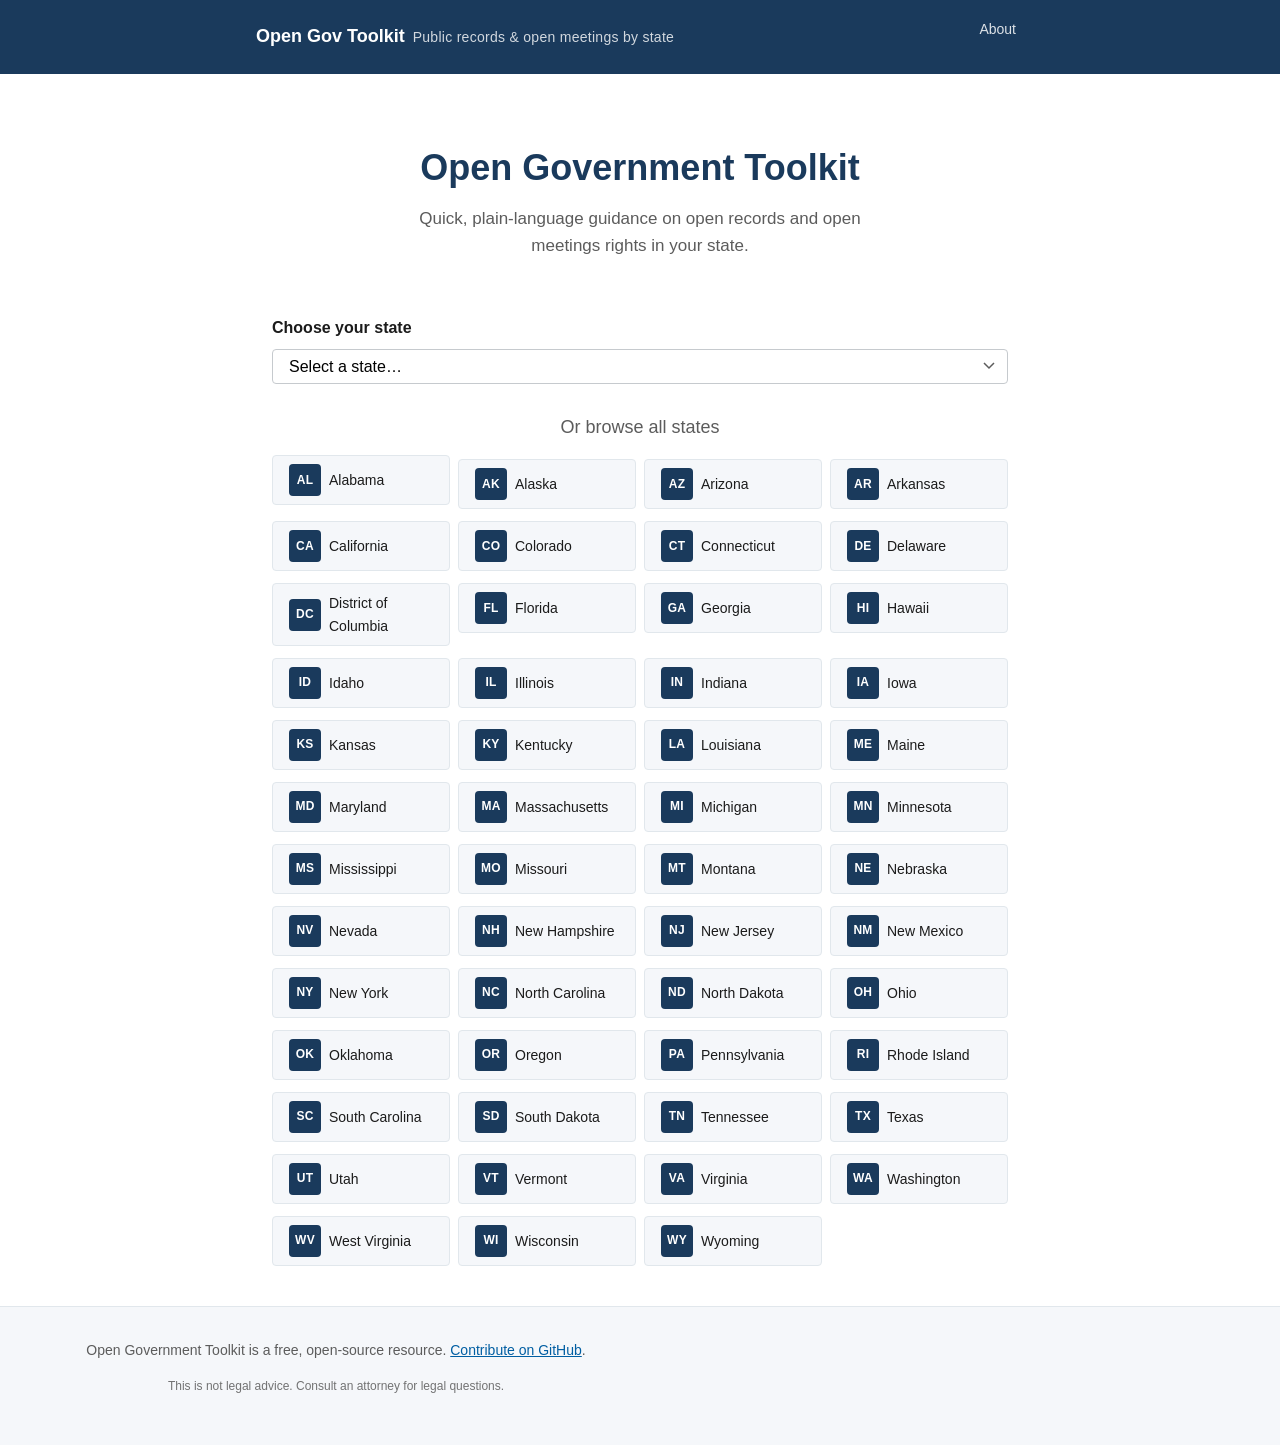
==== index.html @ 37f5e9ca "Add files via upload" ====
<!DOCTYPE html>
<html lang="en">
<head>
  <meta charset="utf-8">
  <meta name="viewport" content="width=device-width, initial-scale=1">
  <title>Open Government Toolkit</title>
  <meta name="description" content="Quick, plain-language guidance on open records and open meetings rights by state.">
  <link rel="stylesheet" href="style.css">
</head>
<body>
  <a href="#main" class="skip-link">Skip to main content</a>

  <header class="site-header">
    <nav aria-label="Main navigation">
      <a href="#/" class="site-title">
        <span class="site-title__name">Open Gov Toolkit</span>
        <span class="site-title__tagline">Public records &amp; open meetings by state</span>
      </a>
      <ul class="nav-links">
        <li><a href="#/about" data-nav="about">About</a></li>
      </ul>
    </nav>
  </header>

  <main id="main"></main>

  <footer class="site-footer">
    <p>Open Government Toolkit is a free, open-source resource. <a href="https://github.com/morisy/opengovtoolkit">Contribute on GitHub</a>.</p>
    <p class="disclaimer">This is not legal advice. Consult an attorney for legal questions.</p>
  </footer>

  <script src="lib/js-yaml.min.js"></script>
  <script src="lib/marked.min.js"></script>
  <script src="lib/minisearch.min.js"></script>
  <script src="js/router.js"></script>
  <script src="js/frontmatter.js"></script>
  <script src="js/copy.js"></script>
  <script src="js/accordion.js"></script>
  <script src="js/geo.js"></script>
  <script src="js/state-page.js"></script>
  <script src="js/home.js"></script>
  <script src="js/search.js"></script>
  <script src="js/app.js"></script>
</body>
</html>
---- style.css ----
/* ===== Custom Properties ===== */
:root {
  /* Colors — civic / authoritative palette */
  --color-primary: #1a3a5c;
  --color-primary-dark: #0f2540;
  --color-accent: #005ea2;
  --color-accent-light: #d4e5f7;
  --color-focus: #f5a623;
  --color-surface: #f5f7fa;
  --color-bg: #ffffff;
  --color-text: #1b1b1b;
  --color-text-muted: #5c5c5c;
  --color-border: #c6cace;
  --color-border-light: #e1e7ec;
  --color-success: #2e7d32;
  --color-header-bg: #1a3a5c;
  --color-error-bg: #fdecea;
  --color-error-border: #f5c6cb;
  --color-error-text: #721c24;

  /* Typography */
  --font-stack: -apple-system, BlinkMacSystemFont, "Segoe UI", Roboto, Helvetica, Arial, sans-serif;
  --font-mono: "SFMono-Regular", Consolas, "Liberation Mono", Menlo, monospace;
  --text-xs: 0.75rem;
  --text-sm: 0.875rem;
  --text-base: 1rem;
  --text-md: 1.0625rem;
  --text-lg: 1.125rem;
  --text-xl: 1.375rem;
  --text-2xl: 1.75rem;
  --text-hero: 2.25rem;

  /* Spacing */
  --spacing-xs: 0.25rem;
  --spacing-sm: 0.5rem;
  --spacing-md: 1rem;
  --spacing-lg: 1.5rem;
  --spacing-xl: 2rem;
  --spacing-2xl: 3rem;

  /* Layout */
  --max-width: 48rem;
  --prose-width: 40rem;
  --radius: 4px;
  --radius-lg: 6px;
}

/* ===== Reset ===== */
*, *::before, *::after {
  box-sizing: border-box;
  margin: 0;
  padding: 0;
}

/* ===== Base ===== */
html {
  font-size: 100%;
  -webkit-text-size-adjust: 100%;
}

body {
  font-family: var(--font-stack);
  color: var(--color-text);
  background: var(--color-bg);
  line-height: 1.6;
  min-height: 100vh;
  display: flex;
  flex-direction: column;
}

/* ===== Skip Link ===== */
.skip-link {
  position: absolute;
  top: -100%;
  left: var(--spacing-md);
  background: var(--color-accent);
  color: #fff;
  padding: var(--spacing-sm) var(--spacing-md);
  border-radius: var(--radius);
  z-index: 100;
  text-decoration: none;
  font-weight: 600;
}

.skip-link:focus {
  top: var(--spacing-sm);
}

/* ===== Focus Styles ===== */
:focus-visible {
  outline: 3px solid var(--color-focus);
  outline-offset: 2px;
}

/* ===== Header — Navy bar ===== */
.site-header {
  background: var(--color-header-bg);
  padding: var(--spacing-md) var(--spacing-md);
}

.site-header nav {
  max-width: var(--max-width);
  margin: 0 auto;
  display: flex;
  align-items: center;
  justify-content: space-between;
  flex-wrap: wrap;
  gap: var(--spacing-sm);
}

.site-title {
  font-weight: 700;
  font-size: var(--text-lg);
  color: #fff;
  text-decoration: none;
  display: flex;
  flex-direction: column;
  line-height: 1.2;
}

.site-title:hover {
  color: #fff;
}

.site-title__tagline {
  font-size: var(--text-xs);
  font-weight: 400;
  opacity: 0.8;
  letter-spacing: 0.02em;
}

.nav-links {
  list-style: none;
  display: flex;
  gap: var(--spacing-md);
}

.nav-links a {
  color: rgba(255, 255, 255, 0.85);
  text-decoration: none;
  font-size: var(--text-sm);
  padding: var(--spacing-xs) var(--spacing-sm);
  transition: color 0.15s;
}

.nav-links a:hover {
  color: #fff;
}

.nav-links a[aria-current="page"] {
  color: #fff;
  font-weight: 600;
}

/* ===== Main ===== */
main {
  flex: 1;
  max-width: var(--max-width);
  margin: 0 auto;
  padding: var(--spacing-lg) var(--spacing-md);
  width: 100%;
}

/* ===== Footer ===== */
.site-footer {
  background: var(--color-surface);
  border-top: 1px solid var(--color-border-light);
  padding: var(--spacing-xl) var(--spacing-md);
  text-align: center;
  font-size: var(--text-sm);
  color: var(--color-text-muted);
}

.site-footer p + p {
  margin-top: var(--spacing-xs);
}

.site-footer a {
  color: var(--color-accent);
}

.site-footer .disclaimer {
  font-size: var(--text-xs);
  margin-top: var(--spacing-sm);
  opacity: 0.85;
}

/* ===== Typography ===== */
h1 {
  font-size: var(--text-2xl);
  line-height: 1.2;
  margin-bottom: var(--spacing-md);
  color: var(--color-primary);
}

h2 {
  font-size: var(--text-xl);
  line-height: 1.3;
  margin-top: var(--spacing-lg);
  margin-bottom: var(--spacing-sm);
  color: var(--color-primary);
}

h3 {
  font-size: var(--text-lg);
  margin-top: var(--spacing-md);
  margin-bottom: var(--spacing-sm);
}

p {
  margin-bottom: var(--spacing-md);
  max-width: var(--prose-width);
}

a {
  color: var(--color-accent);
}

a:hover {
  color: var(--color-primary);
}

ul, ol {
  margin-bottom: var(--spacing-md);
  padding-left: var(--spacing-lg);
}

li + li {
  margin-top: var(--spacing-xs);
}

code {
  font-family: var(--font-mono);
  background: var(--color-surface);
  padding: 0.125em 0.25em;
  border-radius: var(--radius);
  font-size: 0.9em;
}

blockquote {
  border-left: 3px solid var(--color-accent);
  padding-left: var(--spacing-md);
  margin-bottom: var(--spacing-md);
  color: var(--color-text-muted);
}

/* ===== Page Intro ===== */
.page-intro {
  font-size: var(--text-md);
  color: var(--color-text-muted);
  max-width: var(--prose-width);
  margin-bottom: var(--spacing-xl);
  line-height: 1.7;
}

/* ===== Geo-detected State ===== */
.geo-detected {
  margin-bottom: var(--spacing-lg);
}

.geo-detected__label {
  font-size: var(--text-sm);
  color: var(--color-text-muted);
  background: var(--color-accent-light);
  padding: var(--spacing-sm) var(--spacing-md);
  border-radius: var(--radius);
  display: flex;
  align-items: center;
  justify-content: space-between;
  flex-wrap: wrap;
  gap: var(--spacing-sm);
  margin: 0;
}

.geo-detected__label strong {
  color: var(--color-text);
}

.geo-detected__change {
  font-weight: 500;
  white-space: nowrap;
}

.geo-state-title {
  margin-top: var(--spacing-md);
}

#geo-state-content {
  margin-bottom: var(--spacing-xl);
}

/* ===== Home Page ===== */
.home-hero {
  text-align: center;
  padding: var(--spacing-2xl) 0 var(--spacing-xl);
}

.home-hero h1 {
  font-size: var(--text-2xl);
  color: var(--color-primary);
}

.home-hero p {
  font-size: var(--text-md);
  color: var(--color-text-muted);
  max-width: 32rem;
  margin: 0 auto;
}

.state-select-group {
  margin: var(--spacing-lg) 0;
}

.state-select-group label {
  display: block;
  font-weight: 600;
  margin-bottom: var(--spacing-sm);
}

.state-select-row {
  display: flex;
  gap: var(--spacing-sm);
  align-items: stretch;
}

.state-select-row select {
  flex: 1;
}

.state-select-group select {
  width: 100%;
  padding: var(--spacing-sm) var(--spacing-md);
  font-size: var(--text-base);
  font-family: var(--font-stack);
  border: 1px solid var(--color-border);
  border-radius: var(--radius);
  background: var(--color-bg);
  appearance: none;
  background-image: url("data:image/svg+xml,%3Csvg xmlns='http://www.w3.org/2000/svg' width='12' height='8'%3E%3Cpath d='M1 1l5 5 5-5' stroke='%235c5c5c' stroke-width='1.5' fill='none'/%3E%3C/svg%3E");
  background-repeat: no-repeat;
  background-position: right 0.75rem center;
}

.geo-btn {
  display: inline-flex;
  align-items: center;
  gap: var(--spacing-sm);
  padding: var(--spacing-sm) var(--spacing-md);
  background: var(--color-accent);
  border: 1px solid var(--color-accent);
  border-radius: var(--radius);
  font-size: var(--text-sm);
  font-family: var(--font-stack);
  color: #fff;
  cursor: pointer;
  white-space: nowrap;
  font-weight: 600;
  transition: background 0.15s;
}

.geo-btn:hover {
  background: var(--color-primary);
  border-color: var(--color-primary);
}

.geo-message {
  margin-top: var(--spacing-sm);
  font-size: var(--text-sm);
}

/* ===== State Card Grid ===== */
.home-grid-section {
  margin-top: var(--spacing-xl);
}

.home-grid-section h2 {
  margin-top: 0;
  margin-bottom: var(--spacing-md);
  font-size: var(--text-lg);
  text-align: center;
  color: var(--color-text-muted);
  font-weight: 400;
}

.state-grid {
  list-style: none;
  padding: 0;
  display: grid;
  grid-template-columns: repeat(2, 1fr);
  gap: var(--spacing-sm);
}

.state-card {
  display: flex;
  align-items: center;
  gap: var(--spacing-sm);
  padding: var(--spacing-sm) var(--spacing-md);
  background: var(--color-surface);
  border: 1px solid var(--color-border-light);
  border-radius: var(--radius);
  text-decoration: none;
  color: var(--color-text);
  font-size: var(--text-sm);
  transition: border-color 0.15s, box-shadow 0.15s;
}

.state-card:hover {
  border-color: var(--color-accent);
  box-shadow: 0 1px 4px rgba(0, 0, 0, 0.08);
  color: var(--color-text);
}

.state-card__abbr {
  display: inline-flex;
  align-items: center;
  justify-content: center;
  width: 2rem;
  height: 2rem;
  background: var(--color-primary);
  color: #fff;
  font-weight: 700;
  font-size: var(--text-xs);
  border-radius: var(--radius);
  flex-shrink: 0;
  letter-spacing: 0.02em;
}

.state-card__name {
  font-weight: 500;
}

/* ===== Breadcrumb ===== */
.breadcrumb {
  font-size: var(--text-sm);
  margin-bottom: var(--spacing-md);
  color: var(--color-text-muted);
}

.breadcrumb ol {
  list-style: none;
  padding: 0;
  margin: 0;
  display: flex;
  flex-wrap: wrap;
  gap: var(--spacing-xs);
}

.breadcrumb li + li::before {
  content: "›";
  margin-right: var(--spacing-xs);
  color: var(--color-border);
}

.breadcrumb a {
  color: var(--color-accent);
  text-decoration: none;
}

.breadcrumb a:hover {
  text-decoration: underline;
}

/* ===== State Meta Badges ===== */
.state-meta {
  background: var(--color-surface);
  border: 1px solid var(--color-border-light);
  border-radius: var(--radius-lg);
  padding: var(--spacing-lg);
  margin-bottom: var(--spacing-lg);
}

.state-meta__badges {
  display: grid;
  grid-template-columns: 1fr;
  gap: var(--spacing-sm);
  margin-bottom: var(--spacing-md);
}

.state-meta__badge {
  background: var(--color-bg);
  border: 1px solid var(--color-border-light);
  border-radius: var(--radius);
  padding: var(--spacing-sm) var(--spacing-md);
}

.state-meta__badge-label {
  font-size: var(--text-xs);
  font-weight: 600;
  color: var(--color-text-muted);
  text-transform: uppercase;
  letter-spacing: 0.04em;
  display: block;
  margin-bottom: 2px;
}

.state-meta__badge-value {
  font-size: var(--text-sm);
  color: var(--color-text);
  font-weight: 500;
}

.state-meta__laws {
  display: grid;
  grid-template-columns: 1fr;
  gap: var(--spacing-sm);
  padding: 0;
  margin: 0 0 var(--spacing-md);
}

.state-meta__law-item {
  display: flex;
  flex-direction: column;
}

.state-meta__law-item dt {
  font-weight: 600;
  font-size: var(--text-xs);
  color: var(--color-text-muted);
  text-transform: uppercase;
  letter-spacing: 0.04em;
}

.state-meta__law-item dd {
  margin: 0;
  font-size: var(--text-sm);
}

.state-meta__law-item .citation {
  font-family: var(--font-mono);
  font-size: var(--text-xs);
  color: var(--color-text-muted);
}

.state-meta__updated {
  font-size: var(--text-xs);
  color: var(--color-text-muted);
  margin: 0;
  padding-top: var(--spacing-sm);
  border-top: 1px solid var(--color-border-light);
}

/* ===== Accordion (details/summary) ===== */
.section-accordion {
  border: 1px solid var(--color-border-light);
  border-radius: var(--radius-lg);
  margin-bottom: var(--spacing-md);
  overflow: hidden;
}

.section-accordion summary {
  padding: var(--spacing-md);
  font-weight: 600;
  font-size: var(--text-lg);
  cursor: pointer;
  list-style: none;
  display: flex;
  align-items: center;
  justify-content: space-between;
  transition: background 0.15s;
}

.section-accordion summary:hover {
  background: var(--color-surface);
}

.section-accordion summary::-webkit-details-marker {
  display: none;
}

.section-accordion summary::after {
  content: "";
  width: 0.5em;
  height: 0.5em;
  border-right: 2px solid var(--color-text-muted);
  border-bottom: 2px solid var(--color-text-muted);
  transform: rotate(-45deg);
  transition: transform 0.2s ease;
  flex-shrink: 0;
  margin-left: var(--spacing-sm);
}

.section-accordion[open] summary::after {
  transform: rotate(45deg);
}

.section-accordion[open] .section-body {
  animation: accordion-open 0.25s ease;
}

@keyframes accordion-open {
  from {
    opacity: 0;
    transform: translateY(-4px);
  }
  to {
    opacity: 1;
    transform: translateY(0);
  }
}

.section-accordion .section-body {
  padding: 0 var(--spacing-md) var(--spacing-md);
}

/* Featured section (Right Now) */
.section-accordion--featured {
  border-color: var(--color-accent);
  border-left: 4px solid var(--color-accent);
}

.section-accordion--featured summary {
  color: var(--color-primary);
}

/* ===== Copy Button ===== */
.copy-btn {
  display: inline-flex;
  align-items: center;
  gap: var(--spacing-xs);
  padding: var(--spacing-xs) var(--spacing-sm);
  font-size: var(--text-xs);
  font-family: var(--font-stack);
  background: var(--color-bg);
  border: 1px solid var(--color-border);
  border-radius: var(--radius);
  cursor: pointer;
  color: var(--color-accent);
  font-weight: 500;
  transition: background 0.15s, color 0.15s, border-color 0.15s;
}

.copy-btn:hover {
  background: var(--color-surface);
}

.copy-btn[data-copied="true"] {
  color: var(--color-success);
  border-color: var(--color-success);
  animation: copy-success 0.3s ease;
}

@keyframes copy-success {
  0% { transform: scale(1); }
  50% { transform: scale(1.08); }
  100% { transform: scale(1); }
}

/* ===== Search ===== */
.search-input-wrap {
  position: relative;
}

.search-input-wrap .search-icon {
  position: absolute;
  left: var(--spacing-md);
  top: 50%;
  transform: translateY(-50%);
  color: var(--color-text-muted);
  pointer-events: none;
}

.search-input {
  width: 100%;
  padding: var(--spacing-sm) var(--spacing-md) var(--spacing-sm) 2.5rem;
  font-size: var(--text-base);
  font-family: var(--font-stack);
  border: 2px solid var(--color-border);
  border-radius: var(--radius-lg);
  transition: border-color 0.15s;
}

.search-input:focus {
  border-color: var(--color-accent);
}

.search-empty-state {
  text-align: center;
  padding: var(--spacing-2xl) var(--spacing-md);
  color: var(--color-text-muted);
}

.search-empty-state svg {
  margin-bottom: var(--spacing-md);
  opacity: 0.4;
}

.search-empty-state p {
  margin: 0 auto;
  font-size: var(--text-sm);
}

#search-status {
  font-size: var(--text-sm);
  color: var(--color-text-muted);
  margin-top: var(--spacing-sm);
}

.search-results {
  list-style: none;
  padding: 0;
  margin-top: var(--spacing-md);
}

.search-results li {
  padding: 0;
  border-bottom: none;
  margin-bottom: var(--spacing-sm);
}

.search-result-card {
  display: flex;
  align-items: flex-start;
  gap: var(--spacing-md);
  padding: var(--spacing-md);
  background: var(--color-surface);
  border: 1px solid var(--color-border-light);
  border-radius: var(--radius-lg);
  text-decoration: none;
  color: var(--color-text);
  transition: border-color 0.15s, box-shadow 0.15s;
}

.search-result-card:hover {
  border-color: var(--color-accent);
  box-shadow: 0 2px 6px rgba(0, 0, 0, 0.06);
  color: var(--color-text);
}

.search-result-card__abbr {
  display: inline-flex;
  align-items: center;
  justify-content: center;
  width: 2.5rem;
  height: 2.5rem;
  background: var(--color-primary);
  color: #fff;
  font-weight: 700;
  font-size: var(--text-sm);
  border-radius: var(--radius);
  flex-shrink: 0;
}

.search-result-card__body {
  flex: 1;
  min-width: 0;
}

.search-result-card__name {
  font-weight: 600;
  font-size: var(--text-base);
  margin-bottom: var(--spacing-xs);
}

.search-result-card__tags {
  display: flex;
  flex-wrap: wrap;
  gap: var(--spacing-xs);
}

.law-tag {
  display: inline-block;
  font-size: var(--text-xs);
  background: var(--color-accent-light);
  color: var(--color-primary);
  padding: 2px var(--spacing-sm);
  border-radius: 999px;
  white-space: nowrap;
}

/* ===== About Page ===== */
.about-content h2 {
  margin-top: var(--spacing-xl);
}

.about-content h2:first-child {
  margin-top: 0;
}

/* ===== Utility ===== */
.sr-only {
  position: absolute;
  width: 1px;
  height: 1px;
  padding: 0;
  margin: -1px;
  overflow: hidden;
  clip: rect(0,0,0,0);
  border: 0;
}

.loading {
  text-align: center;
  padding: var(--spacing-xl);
  color: var(--color-text-muted);
}

.error-message {
  background: var(--color-error-bg);
  border: 1px solid var(--color-error-border);
  border-radius: var(--radius-lg);
  padding: var(--spacing-md);
  color: var(--color-error-text);
}

/* ===== Responsive: 480px ===== */
@media (min-width: 480px) {
  .state-grid {
    grid-template-columns: repeat(3, 1fr);
  }

  .state-meta__badges {
    grid-template-columns: repeat(3, 1fr);
  }

  .state-meta__laws {
    grid-template-columns: repeat(2, 1fr);
  }
}

/* ===== Responsive: 640px ===== */
@media (min-width: 640px) {
  h1 {
    font-size: var(--text-hero);
  }

  .home-hero h1 {
    font-size: var(--text-hero);
  }

  .state-grid {
    grid-template-columns: repeat(4, 1fr);
  }

  .site-title {
    flex-direction: row;
    gap: var(--spacing-sm);
    align-items: baseline;
  }

  .site-title__tagline {
    font-size: var(--text-sm);
  }
}
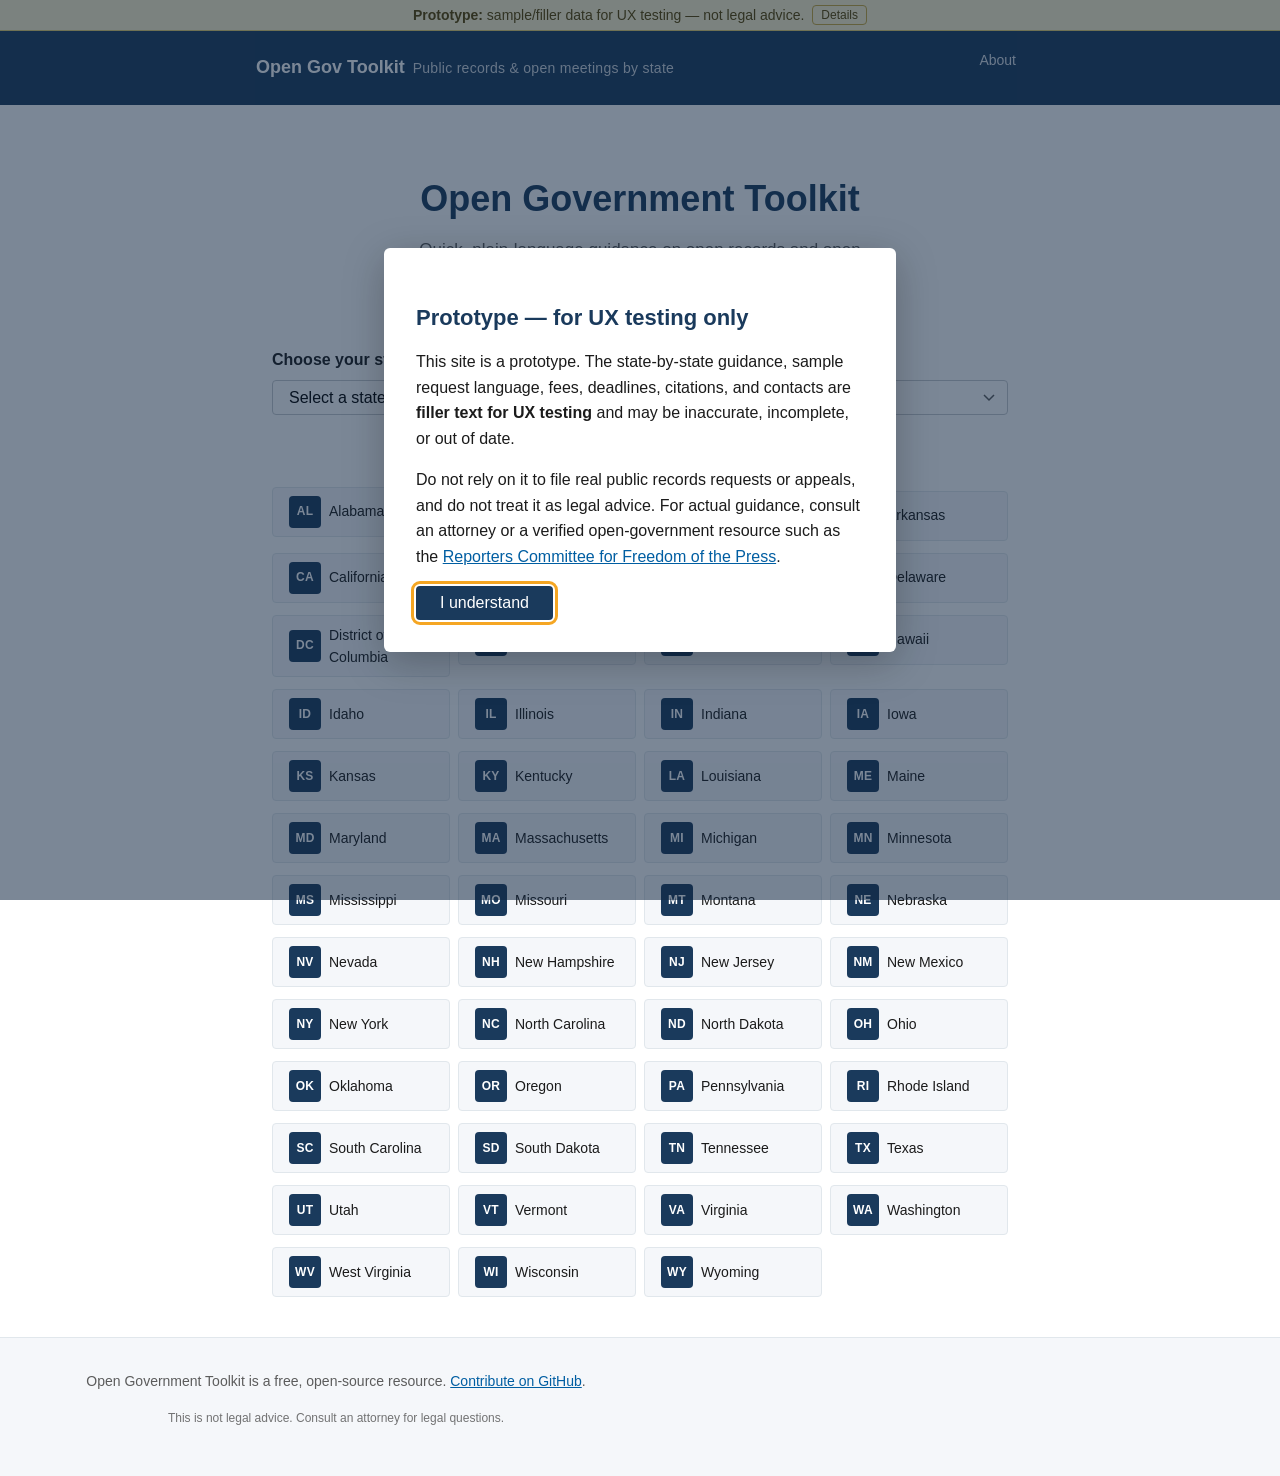
==== commit 44048a35: "Add prototype notice (top banner + first-visit modal) Persistent yellow banner on every page makes c" ====
--- a/index.html
+++ b/index.html
@@ -9,6 +9,21 @@
 </head>
 <body>
   <a href="#main" class="skip-link">Skip to main content</a>
+
+  <div class="prototype-banner" role="status">
+    <span><strong>Prototype:</strong> sample/filler data for UX testing — not legal advice.</span>
+    <button class="prototype-banner__more" type="button" aria-haspopup="dialog" aria-controls="prototype-modal">Details</button>
+  </div>
+
+  <div class="prototype-modal" id="prototype-modal" role="dialog" aria-modal="true" aria-labelledby="prototype-modal-title" hidden>
+    <div class="prototype-modal__backdrop" data-close></div>
+    <div class="prototype-modal__panel" role="document">
+      <h2 id="prototype-modal-title">Prototype — for UX testing only</h2>
+      <p>This site is a prototype. The state-by-state guidance, sample request language, fees, deadlines, citations, and contacts are <strong>filler text for UX testing</strong> and may be inaccurate, incomplete, or out of date.</p>
+      <p>Do not rely on it to file real public records requests or appeals, and do not treat it as legal advice. For actual guidance, consult an attorney or a verified open-government resource such as the <a href="https://www.rcfp.org/open-government-guide/" rel="noopener">Reporters Committee for Freedom of the Press</a>.</p>
+      <button class="prototype-modal__dismiss" type="button" data-close>I understand</button>
+    </div>
+  </div>
 
   <header class="site-header">
     <nav aria-label="Main navigation">
@@ -32,6 +47,7 @@
   <script src="lib/js-yaml.min.js"></script>
   <script src="lib/marked.min.js"></script>
   <script src="lib/minisearch.min.js"></script>
+  <script src="js/notice.js"></script>
   <script src="js/router.js"></script>
   <script src="js/frontmatter.js"></script>
   <script src="js/copy.js"></script>
--- a/style.css
+++ b/style.css
@@ -602,7 +602,7 @@
   padding: 0 var(--spacing-md) var(--spacing-md);
 }
 
-/* Featured section (Right Now) */
+/* Featured section (first section on each state page) */
 .section-accordion--featured {
   border-color: var(--color-accent);
   border-left: 4px solid var(--color-accent);
@@ -841,3 +841,95 @@
     font-size: var(--text-sm);
   }
 }
+
+/* ===== Prototype notice (banner + modal) ===== */
+.prototype-banner {
+  display: flex;
+  align-items: center;
+  justify-content: center;
+  flex-wrap: wrap;
+  gap: var(--spacing-sm);
+  background: #fff4cc;
+  color: #5a4400;
+  border-bottom: 1px solid #e5cf6e;
+  padding: var(--spacing-xs) var(--spacing-md);
+  font-size: var(--text-sm);
+  text-align: center;
+}
+
+.prototype-banner__more {
+  background: transparent;
+  border: 1px solid #c9a83a;
+  color: #5a4400;
+  border-radius: var(--radius);
+  padding: 2px var(--spacing-sm);
+  font-size: var(--text-xs);
+  font-family: var(--font-stack);
+  cursor: pointer;
+}
+
+.prototype-banner__more:hover,
+.prototype-banner__more:focus {
+  background: #f8e89a;
+}
+
+.prototype-modal[hidden] {
+  display: none;
+}
+
+.prototype-modal {
+  position: fixed;
+  inset: 0;
+  z-index: 200;
+  display: flex;
+  align-items: center;
+  justify-content: center;
+  padding: var(--spacing-md);
+}
+
+.prototype-modal__backdrop {
+  position: absolute;
+  inset: 0;
+  background: rgba(15, 37, 64, 0.55);
+}
+
+.prototype-modal__panel {
+  position: relative;
+  background: var(--color-bg);
+  color: var(--color-text);
+  max-width: 32rem;
+  width: 100%;
+  border-radius: var(--radius-lg);
+  padding: var(--spacing-xl);
+  box-shadow: 0 10px 40px rgba(0, 0, 0, 0.25);
+}
+
+.prototype-modal__panel h2 {
+  margin-bottom: var(--spacing-md);
+  color: var(--color-primary);
+}
+
+.prototype-modal__panel p {
+  margin-bottom: var(--spacing-md);
+}
+
+.prototype-modal__dismiss {
+  background: var(--color-accent);
+  color: #fff;
+  border: none;
+  border-radius: var(--radius);
+  padding: var(--spacing-sm) var(--spacing-lg);
+  font-family: var(--font-stack);
+  font-size: var(--text-base);
+  font-weight: 500;
+  cursor: pointer;
+}
+
+.prototype-modal__dismiss:hover,
+.prototype-modal__dismiss:focus {
+  background: var(--color-primary);
+}
+
+body.modal-open {
+  overflow: hidden;
+}
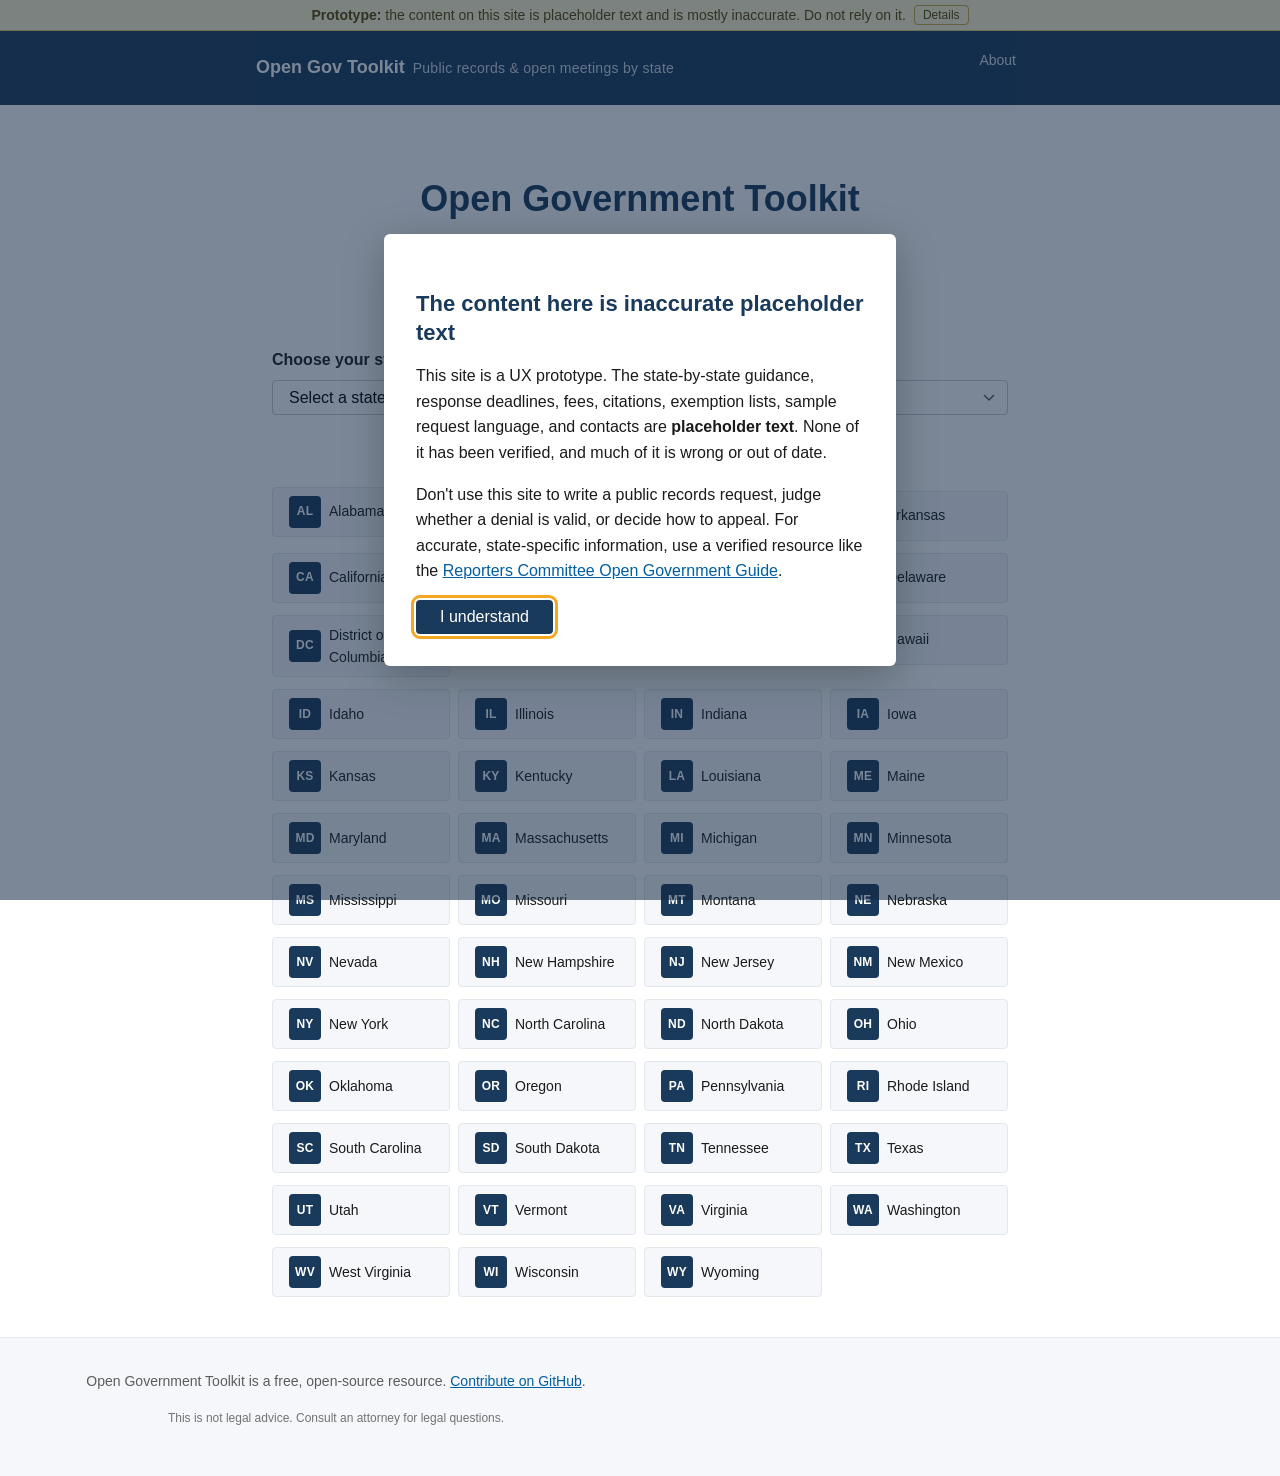
==== commit f64cc4f5: "Reframe prototype notice around data accuracy, not legal advice The previous copy emphasized "not le" ====
--- a/index.html
+++ b/index.html
@@ -11,16 +11,16 @@
   <a href="#main" class="skip-link">Skip to main content</a>
 
   <div class="prototype-banner" role="status">
-    <span><strong>Prototype:</strong> sample/filler data for UX testing — not legal advice.</span>
+    <span><strong>Prototype:</strong> the content on this site is placeholder text and is mostly inaccurate. Do not rely on it.</span>
     <button class="prototype-banner__more" type="button" aria-haspopup="dialog" aria-controls="prototype-modal">Details</button>
   </div>
 
   <div class="prototype-modal" id="prototype-modal" role="dialog" aria-modal="true" aria-labelledby="prototype-modal-title" hidden>
     <div class="prototype-modal__backdrop" data-close></div>
     <div class="prototype-modal__panel" role="document">
-      <h2 id="prototype-modal-title">Prototype — for UX testing only</h2>
-      <p>This site is a prototype. The state-by-state guidance, sample request language, fees, deadlines, citations, and contacts are <strong>filler text for UX testing</strong> and may be inaccurate, incomplete, or out of date.</p>
-      <p>Do not rely on it to file real public records requests or appeals, and do not treat it as legal advice. For actual guidance, consult an attorney or a verified open-government resource such as the <a href="https://www.rcfp.org/open-government-guide/" rel="noopener">Reporters Committee for Freedom of the Press</a>.</p>
+      <h2 id="prototype-modal-title">The content here is inaccurate placeholder text</h2>
+      <p>This site is a UX prototype. The state-by-state guidance, response deadlines, fees, citations, exemption lists, sample request language, and contacts are <strong>placeholder text</strong>. None of it has been verified, and much of it is wrong or out of date.</p>
+      <p>Don't use this site to write a public records request, judge whether a denial is valid, or decide how to appeal. For accurate, state-specific information, use a verified resource like the <a href="https://www.rcfp.org/open-government-guide/" rel="noopener">Reporters Committee Open Government Guide</a>.</p>
       <button class="prototype-modal__dismiss" type="button" data-close>I understand</button>
     </div>
   </div>
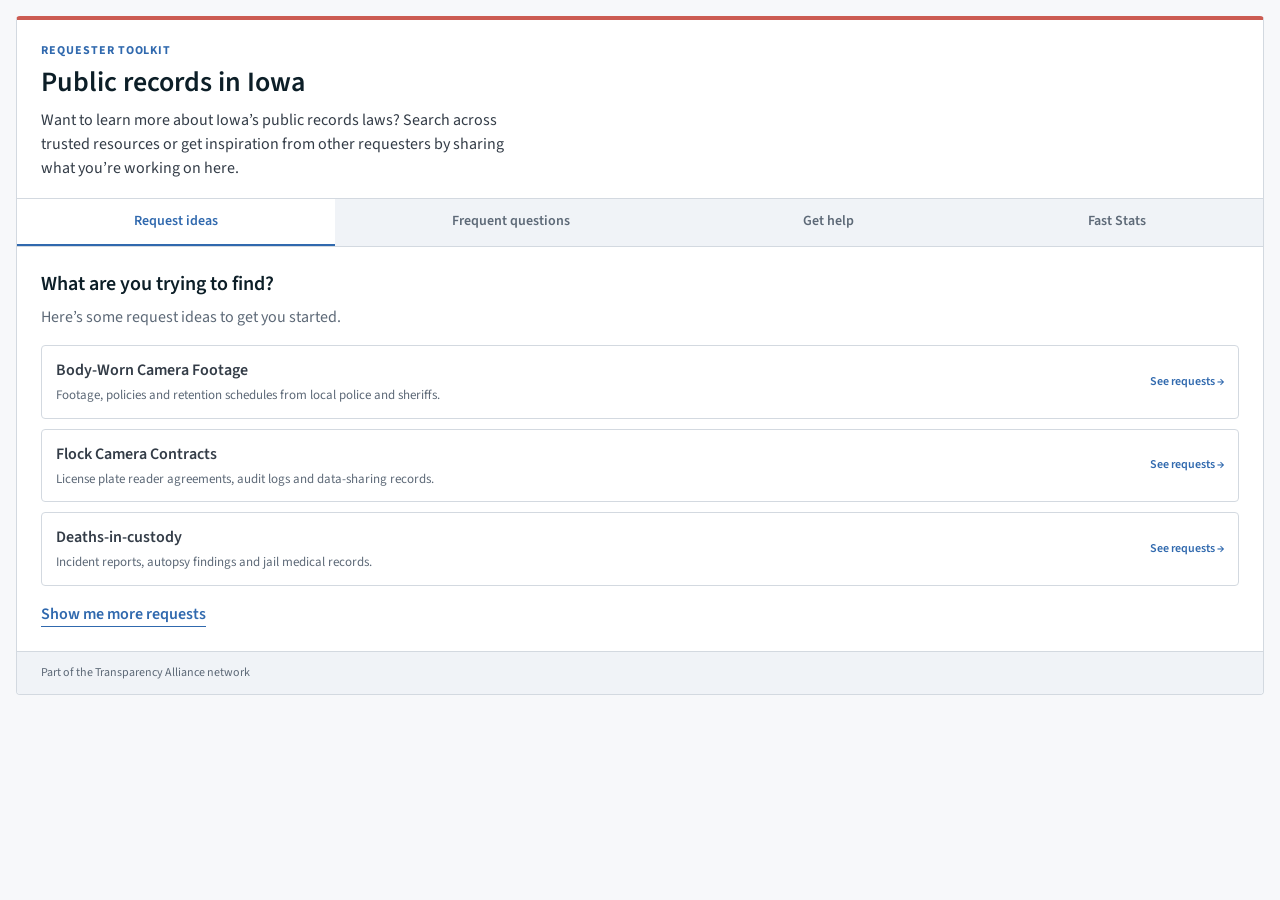
==== commit f26fde5d: "Update index.html" ====
--- a/index.html
+++ b/index.html
@@ -1,61 +1,577 @@
-<!DOCTYPE html>
-<html lang="en">
-<head>
-  <meta charset="utf-8">
-  <meta name="viewport" content="width=device-width, initial-scale=1">
-  <title>Open Government Toolkit</title>
-  <meta name="description" content="Quick, plain-language guidance on open records and open meetings rights by state.">
-  <link rel="stylesheet" href="style.css">
-</head>
-<body>
-  <a href="#main" class="skip-link">Skip to main content</a>
-
-  <div class="prototype-banner" role="status">
-    <span><strong>Prototype:</strong> the content on this site is placeholder text and is mostly inaccurate. Do not rely on it.</span>
-    <button class="prototype-banner__more" type="button" aria-haspopup="dialog" aria-controls="prototype-modal">Details</button>
+<!doctype html><html><head><meta charset=utf8><meta name=viewport content="width=device-width,initial-scale=1,viewport-fit=cover"><style>:root{color-scheme:light;box-sizing:border-box;padding-top:env(safe-area-inset-top,0px);padding-bottom:env(safe-area-inset-bottom,0px)}html{scroll-padding-top:env(safe-area-inset-top,0px)}body{margin:0;padding:0;font:14px -apple-system,BlinkMacSystemFont,sans-serif;background:#fff;color:#000}img{max-width:100%}[hidden]:not([hidden=until-found i]){display:none!important}</style></head><body>
+<title>Requester Toolkit Widget</title>
+<meta name="claude:viewport-fit-sides" content="cover">
+<link rel="preconnect" href="https://fonts.googleapis.com">
+<link rel="preconnect" href="https://fonts.gstatic.com" crossorigin>
+<link rel="stylesheet" href="https://fonts.googleapis.com/css2?family=Source+Sans+3:wght@400;500;600;700&display=swap">
+<style>
+/* Layout: a single embeddable card (max 680px) shown on a neutral host page.
+   Intro sits on top, a tab strip below it, one panel visible at a time. */
+:root {
+  --bg: #f7f8fa;
+  --card: #ffffff;
+  --card-alt: #f0f3f7;
+  --fg: #333c47;
+  --head: #0c1e27;
+  --muted: #5d6977;
+  --line: #d3d9e0;
+  --line-strong: #97a1ad;
+  --accent: #3069ae;
+  --accent-ink: #f7f8fa;
+  --accent-soft: #e4edf8;
+  --btn: #4582cc;
+  --btn-edge: #3069ae;
+  --btn-ink: #f7f8fa;
+  --coral: #cc5c52;
+  --mark: #f8dcd8;
+  --ok: #1d6b3a;
+  --font-display: "Source Sans 3", "Source Sans Pro", -apple-system, "system-ui", "Segoe UI", Roboto, "Helvetica Neue", sans-serif;
+  color-scheme: light;
+  --font-body: "Source Sans 3", "Source Sans Pro", -apple-system, "system-ui", "Segoe UI", Roboto, "Helvetica Neue", sans-serif;
+}
+
+* { box-sizing: border-box; }
+body {
+  background: var(--bg);
+  color: var(--fg);
+  font-family: var(--font-body);
+  font-size: 16px;
+  line-height: 1.5;
+  padding-block: 16px;
+  padding-left: max(16px, env(safe-area-inset-left, 0px));
+  padding-right: max(16px, env(safe-area-inset-right, 0px));
+}
+.host-note {
+  max-width: 680px;
+  margin: 0 auto 12px;
+  font-size: 12px;
+  letter-spacing: 0.04em;
+  text-transform: uppercase;
+  color: var(--muted);
+}
+
+/* ---------- widget ---------- */
+.rt-widget {
+  width: 100%;
+  margin: 0;
+  background: var(--card);
+  border: 1px solid var(--line);
+  border-top: 4px solid var(--coral);
+  border-radius: 4px;
+  overflow: hidden;
+}
+.rt-head { padding: 22px 24px 18px; }
+.rt-kicker {
+  font-size: 12px;
+  font-weight: 700;
+  letter-spacing: 0.08em;
+  text-transform: uppercase;
+  color: var(--accent);
+  margin: 0 0 6px;
+}
+.rt-title {
+  font-family: var(--font-display);
+  font-weight: 600;
+  font-size: 28px;
+  line-height: 1.15;
+  color: var(--head);
+  margin: 0 0 10px;
+  text-wrap: balance;
+}
+.rt-intro { margin: 0; color: var(--fg); max-width: 60ch; }
+.rt-intro strong { font-weight: 600; }
+
+.rt-tabs {
+  display: flex;
+  border-top: 1px solid var(--line);
+  border-bottom: 1px solid var(--line);
+  background: var(--card-alt);
+  overflow-x: auto;
+}
+.rt-tab {
+  flex: 1 1 auto;
+  appearance: none;
+  background: transparent;
+  border: 0;
+  border-bottom: 3px solid transparent;
+  margin-bottom: -1px;
+  padding: 12px 14px;
+  font: inherit;
+  font-size: 14px;
+  font-weight: 600;
+  color: var(--muted);
+  white-space: nowrap;
+  cursor: pointer;
+}
+.rt-tab:hover { color: var(--fg); }
+.rt-tab[aria-selected="true"] {
+  color: var(--accent);
+  background: var(--card);
+  border-bottom-color: var(--accent);
+}
+.rt-tab:focus-visible, .rt-widget a:focus-visible, .rt-widget button:focus-visible,
+.rt-widget input:focus-visible, .rt-widget textarea:focus-visible, .rt-widget summary:focus-visible {
+  outline: 2px solid var(--accent);
+  outline-offset: 2px;
+}
+
+.rt-panel { padding: 22px 24px 24px; }
+.rt-panel h3 {
+  font-family: var(--font-display);
+  font-size: 20px;
+  font-weight: 600;
+  color: var(--head);
+  margin: 0 0 6px;
+}
+.rt-lede { margin: 0 0 16px; color: var(--muted); }
+
+/* request ideas */
+.rt-ideas { list-style: none; margin: 0 0 16px; padding: 0; display: grid; gap: 10px; }
+.rt-idea a {
+  display: grid;
+  grid-template-columns: 1fr auto;
+  gap: 4px 12px;
+  align-items: center;
+  padding: 12px 14px;
+  border: 1px solid var(--line);
+  border-radius: 4px;
+  color: inherit;
+  text-decoration: none;
+  background: var(--card);
+}
+.rt-idea a:hover { border-color: var(--accent); background: var(--accent-soft); }
+.rt-idea-name { font-weight: 600; }
+.rt-idea-desc { grid-column: 1; font-size: 13px; color: var(--muted); }
+.rt-idea-count {
+  grid-column: 2; grid-row: 1 / span 2;
+  font-size: 12px; color: var(--accent); font-weight: 600; white-space: nowrap;
+}
+.rt-more {
+  display: inline-block;
+  font-weight: 600;
+  color: var(--accent);
+  text-decoration: none;
+  border-bottom: 1px solid currentColor;
+}
+.rt-more:hover { opacity: 0.8; }
+
+/* faq */
+.rt-faq { margin: 0 0 22px; border-top: 1px solid var(--line); }
+.rt-faq-item { border-bottom: 1px solid var(--line); }
+.rt-faq-q {
+  width: 100%;
+  display: flex;
+  justify-content: space-between;
+  align-items: flex-start;
+  gap: 12px;
+  text-align: left;
+  background: transparent;
+  border: 0;
+  padding: 13px 2px;
+  font: inherit;
+  font-weight: 600;
+  color: var(--fg);
+  cursor: pointer;
+}
+.rt-faq-q:hover { color: var(--accent); }
+.rt-faq-q .rt-via { display: block; font-size: 12px; font-weight: 400; color: var(--muted); margin-top: 1px; }
+.rt-chev { flex: none; margin-top: 6px; width: 8px; height: 8px; border-right: 2px solid currentColor; border-bottom: 2px solid currentColor; transform: rotate(45deg); transition: transform 0.15s ease; }
+.rt-faq-q[aria-expanded="true"] .rt-chev { transform: rotate(-135deg); margin-top: 9px; }
+.rt-faq-a { padding: 0 2px 14px; max-width: 60ch; }
+.rt-faq-a p { margin: 0 0 8px; }
+.rt-src { font-size: 13px; }
+.rt-src a, .rt-result-src a { color: var(--accent); font-weight: 600; }
+
+/* ask */
+.rt-ask { padding-top: 4px; }
+.rt-ask h4 { margin: 0 0 4px; font-size: 15px; }
+.rt-ask-form { display: flex; gap: 8px; flex-wrap: wrap; margin-top: 10px; }
+.rt-ask-form input[type="search"] { flex: 1 1 220px; min-width: 0; }
+.rt-input {
+  font: inherit;
+  color: var(--fg);
+  background: var(--card);
+  border: 1px solid var(--line);
+  border-radius: 4px;
+  padding: 9px 11px;
+  width: 100%;
+}
+textarea.rt-input { min-height: 90px; resize: vertical; }
+.rt-btn {
+  font: inherit;
+  font-weight: 500;
+  background: var(--btn);
+  color: var(--btn-ink);
+  border: 1px solid var(--btn-edge);
+  border-radius: 4px;
+  padding: 9px 16px;
+  cursor: pointer;
+}
+.rt-btn:hover { filter: brightness(1.08); }
+.rt-chips { display: flex; gap: 6px; flex-wrap: wrap; margin: 10px 0 0; padding: 0; list-style: none; }
+.rt-chip {
+  font: inherit; font-size: 12px; color: var(--muted);
+  background: var(--card-alt); border: 1px solid var(--line);
+  border-radius: 999px; padding: 3px 10px; cursor: pointer;
+}
+.rt-chip:hover { color: var(--accent); border-color: var(--accent); }
+.rt-results { margin-top: 14px; display: grid; gap: 10px; }
+.rt-results-meta { font-size: 13px; color: var(--muted); margin: 0; }
+.rt-result {
+  margin: 0;
+  padding: 12px 14px;
+  background: var(--card-alt);
+  border: 1px solid var(--line);
+  border-radius: 4px;
+}
+.rt-result blockquote { margin: 0 0 8px; padding: 0; font-family: var(--font-display); font-size: 16px; line-height: 1.45; }
+.rt-result mark { background: var(--mark); color: inherit; border-radius: 2px; padding: 0 1px; }
+.rt-result-src { font-size: 13px; color: var(--muted); display: flex; flex-wrap: wrap; gap: 4px 10px; align-items: baseline; }
+.rt-badge {
+  font-size: 11px; font-weight: 700; letter-spacing: 0.05em; text-transform: uppercase;
+  color: var(--accent); background: var(--accent-soft); border-radius: 4px; padding: 1px 6px;
+}
+
+/* help */
+.rt-help-list { margin: 0 0 20px; padding: 0; list-style: none; display: grid; gap: 8px; }
+.rt-help-list li {
+  display: flex; gap: 10px; align-items: baseline;
+  padding: 10px 12px; border: 1px solid var(--line); border-radius: 4px;
+}
+.rt-help-list a { color: var(--accent); font-weight: 600; }
+.rt-help-list span { color: var(--muted); font-size: 13px; }
+.rt-form { display: grid; gap: 12px; padding-top: 16px; border-top: 1px solid var(--line); }
+.rt-form label { display: block; font-size: 13px; font-weight: 600; margin-bottom: 4px; }
+.rt-form-note { font-size: 13px; color: var(--muted); margin: 0; }
+.rt-form-note details { display: inline; }
+.rt-form-note summary { display: inline; cursor: pointer; color: var(--accent); font-weight: 600; }
+.rt-form-note details[open] { display: block; margin-top: 6px; }
+.rt-status {
+  margin: 0; padding: 10px 12px; border-radius: 4px;
+  background: var(--accent-soft); color: var(--fg); font-size: 14px;
+}
+
+/* stats */
+.rt-stats { list-style: none; margin: 0; padding: 0; display: grid; grid-template-columns: repeat(2, minmax(0, 1fr)); gap: 12px; }
+.rt-stat { padding: 14px 16px; border: 1px solid var(--line); border-radius: 4px; background: var(--card); }
+.rt-stat-num {
+  font-family: var(--font-display);
+  font-size: 34px; font-weight: 600; line-height: 1;
+  color: var(--head);
+  font-variant-numeric: tabular-nums;
+}
+.rt-stat-num small { font-family: var(--font-body); font-size: 14px; font-weight: 600; color: var(--muted); margin-left: 4px; }
+.rt-stat-label { margin: 8px 0 0; font-size: 14px; }
+.rt-meter { height: 6px; border-radius: 3px; background: var(--accent-soft); margin-top: 10px; overflow: hidden; }
+.rt-meter > i { display: block; height: 100%; background: var(--btn); }
+.rt-stat-foot { margin: 14px 0 0; font-size: 12px; color: var(--muted); }
+
+.rt-foot {
+  padding: 12px 24px;
+  border-top: 1px solid var(--line);
+  background: var(--card-alt);
+  font-size: 12px;
+  color: var(--muted);
+  display: flex; justify-content: space-between; gap: 8px 16px; flex-wrap: wrap;
+}
+.rt-foot a { color: inherit; }
+
+@media (max-width: 520px) {
+  .rt-head, .rt-panel, .rt-foot { padding-left: 16px; padding-right: 16px; }
+  .rt-stats { grid-template-columns: 1fr; }
+  .rt-title { font-size: 23px; }
+}
+@media (prefers-reduced-motion: reduce) {
+  .rt-chev { transition: none; }
+}
+</style>
+
+<section class="rt-widget" aria-labelledby="rt-title">
+  <header class="rt-head">
+    <p class="rt-kicker">Requester Toolkit</p>
+    <h2 class="rt-title" id="rt-title">Public records in Iowa</h2>
+    <p class="rt-intro">Want to learn more about Iowa’s public records laws? Search across trusted resources or get inspiration from other requesters by sharing what you’re working on here.</p>
+  </header>
+
+  <div class="rt-tabs" role="tablist" aria-label="Requester toolkit sections">
+    <button class="rt-tab" role="tab" id="tab-ideas" aria-controls="panel-ideas" aria-selected="true">Request ideas</button>
+    <button class="rt-tab" role="tab" id="tab-faq" aria-controls="panel-faq" aria-selected="false" tabindex="-1">Frequent questions</button>
+    <button class="rt-tab" role="tab" id="tab-help" aria-controls="panel-help" aria-selected="false" tabindex="-1">Get help</button>
+    <button class="rt-tab" role="tab" id="tab-stats" aria-controls="panel-stats" aria-selected="false" tabindex="-1">Fast Stats</button>
   </div>
 
-  <div class="prototype-modal" id="prototype-modal" role="dialog" aria-modal="true" aria-labelledby="prototype-modal-title" hidden>
-    <div class="prototype-modal__backdrop" data-close></div>
-    <div class="prototype-modal__panel" role="document">
-      <h2 id="prototype-modal-title">The content here is inaccurate placeholder text</h2>
-      <p>This site is a UX prototype. The state-by-state guidance, response deadlines, fees, citations, exemption lists, sample request language, and contacts are <strong>placeholder text</strong>. None of it has been verified, and much of it is wrong or out of date.</p>
-      <p>Don't use this site to write a public records request, judge whether a denial is valid, or decide how to appeal. For accurate, state-specific information, use a verified resource like the <a href="https://www.rcfp.org/open-government-guide/" rel="noopener">Reporters Committee Open Government Guide</a>.</p>
-      <button class="prototype-modal__dismiss" type="button" data-close>I understand</button>
+  <!-- Request ideas -->
+  <div class="rt-panel" role="tabpanel" id="panel-ideas" aria-labelledby="tab-ideas">
+    <h3>What are you trying to find?</h3>
+    <p class="rt-lede">Here’s some request ideas to get you started.</p>
+    <ul class="rt-ideas">
+      <li class="rt-idea"><a href="https://www.muckrock.com/foi/list/?q=body-worn+camera+footage&jurisdiction=iowa" target="_blank" rel="noopener">
+        <span class="rt-idea-name">Body-Worn Camera Footage</span>
+        <span class="rt-idea-desc">Footage, policies and retention schedules from local police and sheriffs.</span>
+        <span class="rt-idea-count">See requests →</span></a></li>
+      <li class="rt-idea"><a href="https://www.muckrock.com/foi/list/?q=flock+camera+contracts&jurisdiction=iowa" target="_blank" rel="noopener">
+        <span class="rt-idea-name">Flock Camera Contracts</span>
+        <span class="rt-idea-desc">License plate reader agreements, audit logs and data-sharing records.</span>
+        <span class="rt-idea-count">See requests →</span></a></li>
+      <li class="rt-idea"><a href="https://www.muckrock.com/foi/list/?q=deaths+in+custody&jurisdiction=iowa" target="_blank" rel="noopener">
+        <span class="rt-idea-name">Deaths-in-custody</span>
+        <span class="rt-idea-desc">Incident reports, autopsy findings and jail medical records.</span>
+        <span class="rt-idea-count">See requests →</span></a></li>
+    </ul>
+    <a class="rt-more" href="https://www.muckrock.com/jurisdiction/iowa/" target="_blank" rel="noopener">Show me more requests</a>
+  </div>
+
+  <!-- Frequent questions -->
+  <div class="rt-panel" role="tabpanel" id="panel-faq" aria-labelledby="tab-faq" hidden>
+    <h3>Frequent questions</h3>
+    <p class="rt-lede">Select a question to see the answer and where it comes from.</p>
+    <div class="rt-faq" id="rt-faq"></div>
+
+    <div class="rt-ask">
+      <h4>Have a question not answered here?</h4>
+      <p class="rt-lede" style="margin:0">Ask it and we’ll try to find resources in the Transparency Alliance network. Results are passages pulled word for word from NFOIC members, MuckRock Resources and RCFP open government guides, each linked back to its source.</p>
+      <form class="rt-ask-form" id="rt-ask-form" role="search">
+        <label for="rt-q" class="sr" style="position:absolute;left:-9999px">Your question</label>
+        <input class="rt-input" type="search" id="rt-q" placeholder="e.g. Can an agency charge me to review records?" autocomplete="off">
+        <button class="rt-btn" type="submit">Search resources</button>
+      </form>
+      <ul class="rt-chips" id="rt-chips" aria-label="Example questions"></ul>
+      <div class="rt-results" id="rt-results" aria-live="polite"></div>
     </div>
   </div>
 
-  <header class="site-header">
-    <nav aria-label="Main navigation">
-      <a href="#/" class="site-title">
-        <span class="site-title__name">Open Gov Toolkit</span>
-        <span class="site-title__tagline">Public records &amp; open meetings by state</span>
-      </a>
-      <ul class="nav-links">
-        <li><a href="#/about" data-nav="about">About</a></li>
-      </ul>
-    </nav>
-  </header>
-
-  <main id="main"></main>
-
-  <footer class="site-footer">
-    <p>Open Government Toolkit is a free, open-source resource. <a href="https://github.com/morisy/opengovtoolkit">Contribute on GitHub</a>.</p>
-    <p class="disclaimer">This is not legal advice. Consult an attorney for legal questions.</p>
+  <!-- Get help -->
+  <div class="rt-panel" role="tabpanel" id="panel-help" aria-labelledby="tab-help" hidden>
+    <h3>Get help</h3>
+    <p class="rt-lede">In Iowa, the following help is available for records requesters:</p>
+    <ul class="rt-help-list">
+      <li><a href="https://ifoic.info/ask" target="_blank" rel="noopener">Ask Herb</a><span>via the Iowa Freedom of Information Council</span></li>
+      <li><a href="https://ifoic.info/contact" target="_blank" rel="noopener">Iowa Freedom of Information Council</a></li>
+      <li><a href="https://www.rcfp.org/legal-hotline/" target="_blank" rel="noopener">RCFP Legal Hotline</a></li>
+    </ul>
+    <form class="rt-form" id="rt-help-form" novalidate>
+      <p class="rt-form-note">Or share your question and email address here and we’ll share it with our partners.
+        <details><summary>Read more</summary>
+          <span>In a live version, your question and email would go to the organizations listed above so one of them can reply directly. Nothing is posted publicly.</span>
+        </details></p>
+      <div>
+        <label for="rt-email">Email</label>
+        <input class="rt-input" type="email" id="rt-email" autocomplete="email" placeholder="you@example.com">
+      </div>
+      <div>
+        <label for="rt-question">Your question</label>
+        <textarea class="rt-input" id="rt-question" placeholder="What are you trying to get, and what is getting in the way?"></textarea>
+      </div>
+      <div><button class="rt-btn" type="submit">Share with partners</button></div>
+      <p class="rt-status" id="rt-status" role="status" hidden></p>
+    </form>
+  </div>
+
+  <!-- Fast stats -->
+  <div class="rt-panel" role="tabpanel" id="panel-stats" aria-labelledby="tab-stats" hidden>
+    <h3>Fast stats</h3>
+    <p class="rt-lede">What to expect when you file a request in Iowa.</p>
+    <ul class="rt-stats">
+      <li class="rt-stat">
+        <div class="rt-stat-num">20<small>days</small></div>
+        <p class="rt-stat-label">Up to 20 days for a response legally.</p>
+      </li>
+      <li class="rt-stat">
+        <div class="rt-stat-num">74<small>days</small></div>
+        <p class="rt-stat-label">Average response time is 74 days.</p>
+      </li>
+      <li class="rt-stat">
+        <div class="rt-stat-num">37%</div>
+        <p class="rt-stat-label">of requests are completed with documents.</p>
+        <div class="rt-meter" aria-hidden="true"><i style="width:37%"></i></div>
+      </li>
+      <li class="rt-stat">
+        <div class="rt-stat-num">15%</div>
+        <p class="rt-stat-label">of requests have an associated cost from the agency.</p>
+        <div class="rt-meter" aria-hidden="true"><i style="width:15%"></i></div>
+      </li>
+    </ul>
+    <p class="rt-stat-foot">Based on requests filed through MuckRock in Iowa.</p>
+  </div>
+
+  <footer class="rt-foot">
+    <span>Part of the Transparency Alliance network</span>
   </footer>
-
-  <script src="lib/js-yaml.min.js"></script>
-  <script src="lib/marked.min.js"></script>
-  <script src="lib/minisearch.min.js"></script>
-  <script src="js/notice.js"></script>
-  <script src="js/router.js"></script>
-  <script src="js/frontmatter.js"></script>
-  <script src="js/copy.js"></script>
-  <script src="js/accordion.js"></script>
-  <script src="js/geo.js"></script>
-  <script src="js/state-page.js"></script>
-  <script src="js/home.js"></script>
-  <script src="js/search.js"></script>
-  <script src="js/app.js"></script>
-</body>
-</html>
+</section>
+
+<script>
+(function () {
+  /* ---------- tabs ---------- */
+  var tabs = Array.prototype.slice.call(document.querySelectorAll('.rt-tab'));
+  function select(tab, focus) {
+    tabs.forEach(function (t) {
+      var on = t === tab;
+      t.setAttribute('aria-selected', on ? 'true' : 'false');
+      t.tabIndex = on ? 0 : -1;
+      document.getElementById(t.getAttribute('aria-controls')).hidden = !on;
+    });
+    if (focus) tab.focus();
+  }
+  tabs.forEach(function (t, i) {
+    t.addEventListener('click', function () { select(t, false); });
+    t.addEventListener('keydown', function (e) {
+      var n = null;
+      if (e.key === 'ArrowRight') n = tabs[(i + 1) % tabs.length];
+      else if (e.key === 'ArrowLeft') n = tabs[(i - 1 + tabs.length) % tabs.length];
+      else if (e.key === 'Home') n = tabs[0];
+      else if (e.key === 'End') n = tabs[tabs.length - 1];
+      if (n) { e.preventDefault(); select(n, true); }
+    });
+  });
+
+  /* ---------- FAQ (answers are sample text for the prototype) ---------- */
+  var faqs = [
+    { q: 'When can I file an appeal?',
+      a: ['In Iowa you can ask for review if an agency denies your request, ignores it, or the response is incomplete. A complaint to the Iowa Public Information Board has a filing deadline measured in days from the violation, so file soon after you get the denial or notice the delay.'],
+      src: 'RCFP Open Government Guide: Iowa', url: 'https://www.rcfp.org/open-government-guide/iowa/' },
+    { q: 'What’s the average cost of a request?',
+      a: ['Most requests in Iowa finish with no fee. When an agency does charge, the law limits it to the actual cost of providing the records, such as copying or staff time to retrieve them. You can ask for an estimate up front and narrow the request if the number is too high.'],
+      src: 'MuckRock Resources: Iowa fees', url: 'https://www.muckrock.com/jurisdiction/iowa/' },
+    { q: 'Where can I find a lawyer?', via: 'via Iowa Freedom of Information Council',
+      a: ['The Iowa Freedom of Information Council can point requesters to attorneys who handle open records disputes. The RCFP Legal Hotline also offers free help to journalists.'],
+      src: 'Iowa Freedom of Information Council', url: 'https://ifoic.info/contact' }
+  ];
+  var faqEl = document.getElementById('rt-faq');
+  faqs.forEach(function (f, i) {
+    var item = document.createElement('div');
+    item.className = 'rt-faq-item';
+    var btn = document.createElement('button');
+    btn.className = 'rt-faq-q';
+    btn.type = 'button';
+    btn.id = 'faq-q' + i;
+    btn.setAttribute('aria-expanded', 'false');
+    btn.setAttribute('aria-controls', 'faq-a' + i);
+    var label = document.createElement('span');
+    label.appendChild(document.createTextNode(f.q));
+    if (f.via) {
+      var v = document.createElement('span');
+      v.className = 'rt-via';
+      v.textContent = f.via;
+      label.appendChild(v);
+    }
+    var chev = document.createElement('span');
+    chev.className = 'rt-chev';
+    chev.setAttribute('aria-hidden', 'true');
+    btn.appendChild(label);
+    btn.appendChild(chev);
+    var ans = document.createElement('div');
+    ans.className = 'rt-faq-a';
+    ans.id = 'faq-a' + i;
+    ans.hidden = true;
+    ans.setAttribute('role', 'region');
+    ans.setAttribute('aria-labelledby', btn.id);
+    f.a.forEach(function (t) {
+      var p = document.createElement('p'); p.textContent = t; ans.appendChild(p);
+    });
+    var s = document.createElement('p');
+    s.className = 'rt-src';
+    s.appendChild(document.createTextNode('Source: '));
+    var a = document.createElement('a');
+    a.href = f.url; a.target = '_blank'; a.rel = 'noopener'; a.textContent = f.src;
+    s.appendChild(a);
+    ans.appendChild(s);
+    btn.addEventListener('click', function () {
+      var open = btn.getAttribute('aria-expanded') === 'true';
+      btn.setAttribute('aria-expanded', open ? 'false' : 'true');
+      ans.hidden = open;
+    });
+    item.appendChild(btn);
+    item.appendChild(ans);
+    faqEl.appendChild(item);
+  });
+
+  /* ---------- "RAG" search, pre-baked sample passages ---------- */
+  var passages = [
+    { text: 'An agency may charge a fee for providing copies of public records, but the fee is limited to the actual cost of providing the service, including the cost of copying and any supervision of the examination.',
+      tags: 'cost fee fees charge copies copying price how much expensive', type: 'RCFP', source: 'Open Government Guide: Iowa, Fees', url: 'https://www.rcfp.org/open-government-guide/iowa/' },
+    { text: 'Ask the agency for a written estimate before it begins work. If the total is higher than you expected, you can narrow your request by date range, record type or custodian.',
+      tags: 'cost fee estimate narrow reduce waive price', type: 'MuckRock', source: 'MuckRock Resources, Reducing request fees', url: 'https://www.muckrock.com/jurisdiction/iowa/' },
+    { text: 'If your request is denied in whole or in part, the agency should tell you which exemption it is relying on. Keep the denial letter, because it is the starting point for any complaint or appeal.',
+      tags: 'denied denial appeal exemption complaint reject refuse', type: 'RCFP', source: 'Open Government Guide: Iowa, Appeals', url: 'https://www.rcfp.org/open-government-guide/iowa/' },
+    { text: 'Requesters who believe their rights were violated can contact the Council for guidance on next steps, including whether to file a complaint with the state board or seek legal counsel.',
+      tags: 'help lawyer attorney complaint violation legal board guidance', type: 'NFOIC member', source: 'Iowa Freedom of Information Council', url: 'https://ifoic.info/contact' },
+    { text: 'You do not need to explain why you want a record, and an agency generally cannot require you to give a reason as a condition of receiving it.',
+      tags: 'reason why purpose motive identity who can request', type: 'RCFP', source: 'Open Government Guide: Iowa, Who may request', url: 'https://www.rcfp.org/open-government-guide/iowa/' },
+    { text: 'Body camera video is often held by the police department, but the county attorney or city may also have copies. Ask for the footage, the incident number and the department’s retention policy in the same request.',
+      tags: 'body camera bodycam footage video police retention policy', type: 'MuckRock', source: 'MuckRock Resources, Police video', url: 'https://www.muckrock.com/jurisdiction/iowa/' },
+    { text: 'Agencies are expected to respond promptly. When a response will take longer, ask the agency for a date by which you can expect the records and put that date in your calendar.',
+      tags: 'deadline days response time how long wait delay late slow timeline', type: 'NFOIC member', source: 'Iowa Freedom of Information Council', url: 'https://ifoic.info/contact' },
+    { text: 'Email your request so you have a dated record, name the records as specifically as you can, and keep a copy of everything you send and receive.',
+      tags: 'file write submit how to start email tips records specific', type: 'MuckRock', source: 'MuckRock Resources, Writing a request', url: 'https://www.muckrock.com/jurisdiction/iowa/' }
+  ];
+  var stop = 'a an the and or of to in on for is are can do does i my me how what when where who why it be with at by from this that'.split(' ');
+  function tokens(s) {
+    return s.toLowerCase().replace(/[^a-z0-9\s]/g, ' ').split(/\s+/).filter(function (w) { return w.length > 1 && stop.indexOf(w) === -1; });
+  }
+  function esc(s) { return s.replace(/[&<>"]/g, function (c) { return { '&': '&amp;', '<': '&lt;', '>': '&gt;', '"': '&quot;' }[c]; }); }
+  function highlight(text, words) {
+    var out = esc(text);
+    words.forEach(function (w) {
+      if (w.length < 3) return;
+      out = out.replace(new RegExp('\\b(' + w.replace(/[.*+?^${}()|[\]\\]/g, '\\$&') + '\\w*)', 'gi'), '<mark>$1</mark>');
+    });
+    return out;
+  }
+  var qInput = document.getElementById('rt-q');
+  var results = document.getElementById('rt-results');
+  function run(query) {
+    var words = tokens(query);
+    results.textContent = '';
+    if (!words.length) return;
+    var scored = passages.map(function (p) {
+      var hay = (p.text + ' ' + p.tags).toLowerCase(), s = 0;
+      words.forEach(function (w) { if (hay.indexOf(w) !== -1) s += p.tags.indexOf(w) !== -1 ? 2 : 1; });
+      return { p: p, s: s };
+    }).filter(function (x) { return x.s > 0; }).sort(function (a, b) { return b.s - a.s; }).slice(0, 3);
+    var meta = document.createElement('p');
+    meta.className = 'rt-results-meta';
+    meta.textContent = scored.length
+      ? scored.length + ' passage' + (scored.length > 1 ? 's' : '') + ' found, shown as written in the source.'
+      : 'No passages found in this prototype’s sample set. Try different words, or use Get help.';
+    results.appendChild(meta);
+    scored.forEach(function (x) {
+      var fig = document.createElement('figure');
+      fig.className = 'rt-result';
+      fig.innerHTML = '<blockquote>' + highlight(x.p.text, words) + '</blockquote>' +
+        '<figcaption class="rt-result-src"><span class="rt-badge">' + esc(x.p.type) + '</span>' +
+        '<span>' + esc(x.p.source) + '</span>' +
+        '<a href="' + x.p.url + '" target="_blank" rel="noopener">Read full source</a></figcaption>';
+      results.appendChild(fig);
+    });
+  }
+  document.getElementById('rt-ask-form').addEventListener('submit', function (e) {
+    e.preventDefault();
+    run(qInput.value);
+  });
+  var chipList = document.getElementById('rt-chips');
+  ['Can an agency charge me to review records?', 'What if my request is denied?', 'How do I get police body camera video?'].forEach(function (q) {
+    var li = document.createElement('li');
+    var b = document.createElement('button');
+    b.type = 'button'; b.className = 'rt-chip'; b.textContent = q;
+    b.addEventListener('click', function () { qInput.value = q; run(q); });
+    li.appendChild(b);
+    chipList.appendChild(li);
+  });
+
+  /* ---------- help form (static: nothing leaves the page) ---------- */
+  document.getElementById('rt-help-form').addEventListener('submit', function (e) {
+    e.preventDefault();
+    var email = document.getElementById('rt-email');
+    var q = document.getElementById('rt-question');
+    var status = document.getElementById('rt-status');
+    status.hidden = false;
+    if (!email.value.trim() || email.value.indexOf('@') < 1 || !q.value.trim()) {
+      status.textContent = 'Add a valid email address and your question so a partner can reply.';
+      return;
+    }
+    status.textContent = 'Prototype only: this form does not send anything. In a live version your question would go to the partners listed above.';
+  });
+})();
+</script>
+
+</body></html>
